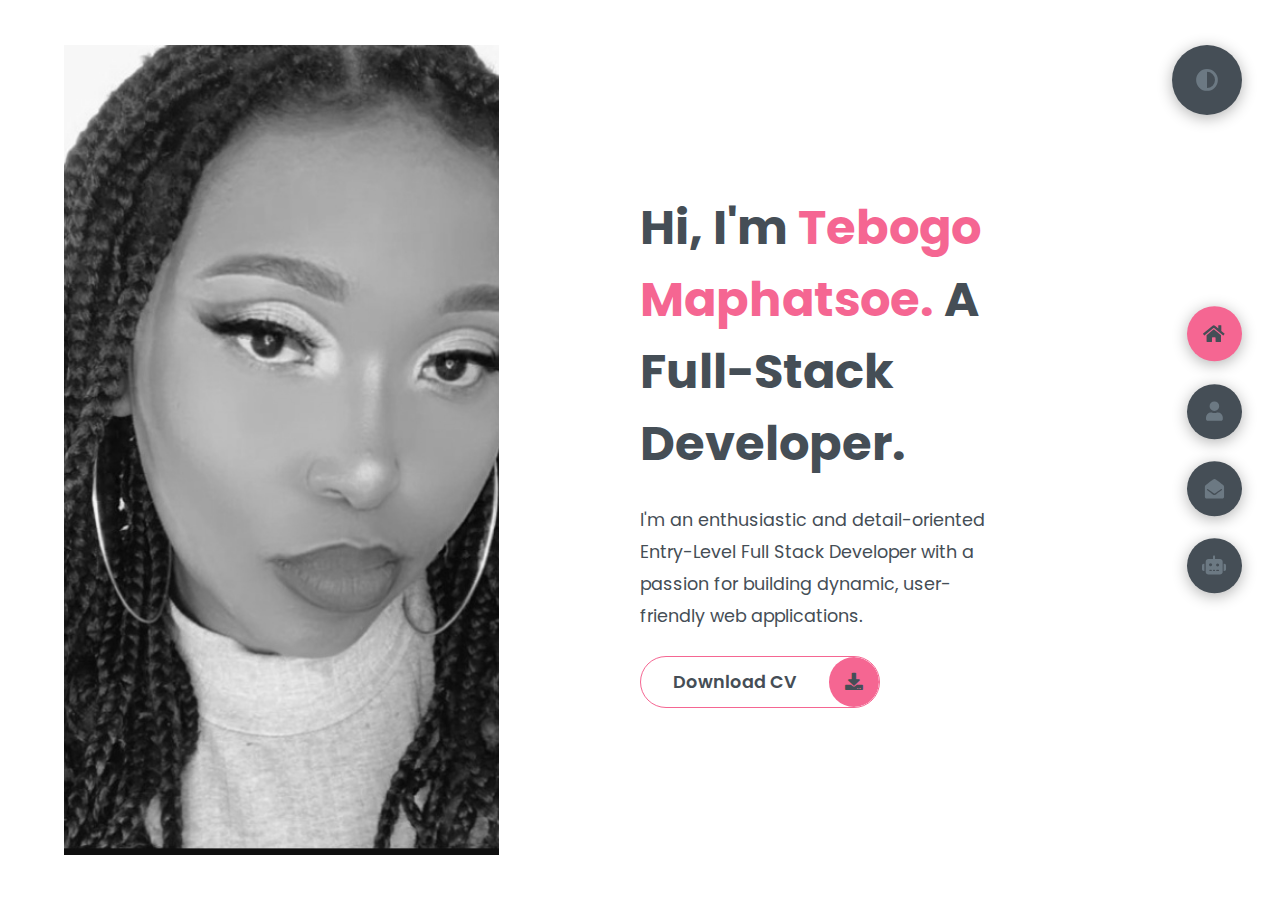
==== html/index.html @ f1d64cc9 "I was adding the form spree Api" ====
<!DOCTYPE html>
<html lang="en">
<head>
    <meta charset="UTF-8">
    <meta name="viewport" content="width=device-width, initial-scale=1.0">
    <title>Tebogo Maphatsoe Portfolio</title>
    <link rel="stylesheet" href="/css/styles.css">
    <link rel="preconnect" href="https://fonts.googleapis.com">
    <link rel="preconnect" href="https://fonts.gstatic.com" crossorigin>
    <link rel="stylesheet" href="https://cdnjs.cloudflare.com/ajax/libs/font-awesome/6.7.2/css/all.min.css" integrity="sha512-Evv84Mr4kqVGRNSgIGL/F/aIDqQb7xQ2vcrdIwxfjThSH8CSR7PBEakCr51Ck+w+/U6swU2Im1vVX0SVk9ABhg==" crossorigin="anonymous" referrerpolicy="no-referrer" />
    <link rel="stylesheet" href="https://cdnjs.cloudflare.com/ajax/libs/font-awesome/5.15.4/css/all.min.css" integrity="sha512-1ycn6IcaQQ40/MKBW2W4Rhis/DbILU74C1vSrLJxCq57o941Ym01SwNsOMqvEBFlcgUa6xLiPY/NS5R+E6ztJQ==" crossorigin="anonymous" referrerpolicy="no-referrer" />
    <link href="https://fonts.googleapis.com/css2?family=Poppins:wght@400;500;600;700;800&display=swap" rel="stylesheet">
</head>
<!--main content-->
<body class="main-content">
    <header class="container header active" id="home">
        <div class="header-content">
            <div class="left-header">
                
                <div class="image">
                    <img src="/Images/Screenshot_20250217_220424.jpg" alt="picture">
                </div>
            </div>
            <div class="right-header">
                <h1 class="name">
                    Hi, I'm <span>Tebogo Maphatsoe.</span>
                    A Full-Stack Developer.
                </h1>
                <p>
                    I'm an enthusiastic and detail-oriented Entry-Level Full Stack Developer with a passion for building dynamic, user-friendly web applications.
                    
                </p>
                <div class="btn-con">
                    <a href="" class="main-btn" onclick="downloadResume()">
                        <span class="btn-text">Download CV</span>
                        <span class="btn-icon"><i class="fas fa-download"></i></span>
                    </a>
                </div>
            </div>
        </div>
    </header>


    <!--About section-->
    <main>
        <section class="container about" id="about">
            <div class="main-title">
                <h2>About <span>me &</span><span class="bg-text"> My stats</span></h2>
            </div>
            <div class="about-container">
                <div class="left-about">
                    <h4>Information About me</h4>
                    <p>
                        "I am a passionate and motivated entry-level full-stack developer with a 
                        strong foundation in both front-end and back-end technologies. 
                        I  graduated with a NQF Level 4 and 5 in I.T Software Development and have 
                        hands-on experience building web applications using HTML, CSS, JavaScript and Firebase.
                        I have also created standalone applications using Java, C#, SceneBuilder and  MySql Workbench 
                        I enjoy turning ideas into functional and user-friendly solutions, and 
                        I’m constantly exploring new technologies to expand my skill set.
                    </p>
                    <div class="btn-con">
                        <a href="#" class="main-btn" onclick="downloadResume()">
                            <span class="btn-text">Download CV</span>
                            <span class="btn-icon"><i class="fas fa-download"></i></span>
                        </a>
                    </div>
                </div>
                <div class="right-about">
                    <div class="about-item">
                        <div class="abt-text">
                            <p class="large-text">5+</p>
                            <p class="small-text">Projects <br /> Completed</p>
                        </div>
                    </div>
                    <div class="about-item">
                        <div class="abt-text">
                            <p class="large-text">1</p>
                            <p class="small-text">Years of <br /> experience</p>
                        </div>
                    </div>
                </div>
            </div>
            <div class="about-stats">
                <h4 class="stat-title">My Skills</h4>
                <div class="progress-bars">
                    <div class="progress-bar">
                        <p class="prog-title">html5</p>
                        <div class="progress-con">
                            <p class="prog-text">80%</p>
                            <div class="progress">
                                <span class="html"></span>
                            </div>
                        </div>
                    </div>
                    <div class="progress-bar">
                        <p class="prog-title">css3</p>
                        <div class="progress-con">
                            <p class="prog-text">95%</p>
                            <div class="progress">
                                <span class="css"></span>
                            </div>
                        </div>
                    </div>
                    <div class="progress-bar">
                        <p class="prog-title">javascript</p>
                        <div class="progress-con">
                            <p class="prog-text">70%</p>
                            <div class="progress">
                                <span class="js"></span>
                            </div>
                        </div>
                    </div>
                    <div class="progress-bar">
                        <p class="prog-title">Java</p>
                        <div class="progress-con">
                            <p class="prog-text">75%</p>
                            <div class="progress">
                                <span class="react"></span>
                            </div>
                        </div>
                    </div>
                    <div class="progress-bar">
                        <p class="prog-title">SQL</p>
                        <div class="progress-con">
                            <p class="prog-text">87%</p>
                            <div class="progress">
                                <span class="node"></span>
                            </div>
                        </div>
                    </div>
                    <div class="progress-bar">
                        <p class="prog-title">C#</p>
                        <div class="progress-con">
                            <p class="prog-text">70%</p>
                            <div class="progress">
                                <span class="python"></span>
                            </div>
                        </div>
                    </div>
                </div>
            </div>
            <h4 class="stat-title">My Timeline</h4>
            <div class="timeline">
                <div class="timeline-item">
                    <div class="tl-icon">
                        <i class="fas fa-briefcase"></i>
                    </div>
                    <p class="tl-duration">2024 - present</p>
                    <h5>Full-Stack Developer Intern<span> - Capaciti UVU Africa</span></h5>
                    <p>
                        
                    </p>
                </div>
                <div class="timeline-item">
                    <div class="tl-icon">
                        <i class="fas fa-briefcase"></i>
                    </div>
                    <p class="tl-duration">2024 - 2024</p>
                    <h5>Software Engineering(Web Develoment) Bootcamp Cohort <span> -Tech4Dev </span></h5>
                    <p>
                        Women in Technology upliftment program, learning Web development. Using HTML, CSS and JavaScript.
                    </p>
                </div>
                <div class="timeline-item">
                    <div class="tl-icon">
                        <i class="fas fa-briefcase"></i>
                    </div>
                    <p class="tl-duration">2024 - 2024</p>
                    <h5>Software Engineering Mentorship Program<span> - GirlCode</span></h5>
                    <p>
                        Information Technology mentorship program for women in South Africa.
                    </p>
                </div>
                <div class="timeline-item">
                    <div class="tl-icon">
                        <i class="fas fa-briefcase"></i>
                    </div>
                    <p class="tl-duration">2018 - 2019</p>
                    <h5>I.T Technician Intern<span> - Digital Generation</span></h5>
                    <p>
                        Imaging, Hardware repairs and hardware testing.
                    </p>
                </div>
                <div class="timeline-item">
                    <div class="tl-icon">
                        <i class="fas fa-briefcase"></i>
                    </div>
                    <p class="tl-duration">2017 - 2018</p>
                    <h5>Software Enginnering Skills Pipline<span> - JCSE Tshimollogong</span></h5>
                    <p>
                        .
                    </p>
                </div>
                <div class="timeline-item">
                    <div class="tl-icon">
                        <i class="fas fa-briefcase"></i>
                    </div>
                    <p class="tl-duration">2014 - 2015</p>
                    <h5>Software Development(NQF level 4 & 5)<span> - Johannesburg Institue of Engineering and Technology</span></h5>
                    <p>
                        Structured program designed to teach individuals the skills and knowledge needed to design, build, test, and maintain software applications.
                    </p>
                </div>
            </div>
        </section>

    <!--Contact section-->
    <section class="container contact" id="contact">
        <div class="contact-container">
            <div class="main-title">
                <h2>Contact  Me <span>Here</span></h2>
            </div>
            <div class="contact-content-con">
                <div class="left-contact">
                  <div class="contact-info">
                        <div class="contact-item">
                            <div class="icon">
                                <i class="fas fa-map-marker-alt"></i>
                                <span>Location:</span>
                            </div>
                            <p>
                            1410B Molale Street 
                            </p>
                        </div>
                        <div class="contact-item">
                            <div class="icon">
                                <i class="fas fa-envelope"></i>
                                <span>Email:</span>
                            </div>
                            <p>
                                <span> tebogo.maphatsoe@yahoo.com</span>
                            </p>
                        </div>
                        <div class="contact-item">
                            <div class="icon">
                                <i class="fas fa-user-graduate"></i>
                                <span>Education:</span>
                            </div>
                            <p>
                                <span> JIET</span>
                            </p>
                        </div>
                        <div class="contact-item">
                            <div class="icon">
                                <i class="fa-solid fa-phone"></i>
                                <span>Mobile Number:</span>
                            </div>
                            <p>
                                <span> (076)832-5755</span>
                            </p>
                        </div>
                        <div class="contact-item">
                            <div class="icon">
                                <i class="fas fa-globe-africa"></i>
                                <span>Languages:</span>
                            </div>
                            <p>
                                <span> English & South-Sotho</span>
                            </p>
                        </div>
                    </div>
                    <div class="contact-icons">
                        <div class="contact-icon">
                            <a href="https://www.facebook.com/teboho.m.maphatsoe" target="_blank">
                                <i class="fab fa-facebook-f"></i>
                            </a>
                            <a href="https://x.com/TebogoMaphatsoe" target="_blank">
                                <i class="fab fa-twitter"></i>
                            </a>
                            <a href="https://github.com/TeboMaps" target="_blank">
                                <i class="fab fa-github"></i>
                            </a>
                            <a href="https://www.instagram.com/teh_booh/" target="_blank">
                                <i class="fa-brands fa-square-instagram"></i>
                            </a>
                        </div>
                    </div>
                </div>
                <div class="right-contact">
                    <form action="https://api.web3forms.com/submit" method="POST" class="contact-form" id="myForm">
                        <input type="hidden" name="access_key" value="bc2ea2a9-0133-4ebf-b2b7-715ee04041e2">
                        <div class="input-control i-c-2">
                            <input type="text" required placeholder="Your Name">
                            <input type="email" required placeholder="Your Email">
                        </div>
                        <div class="input-control">
                            <input type="text" required placeholder="Enter Subject">
                        </div>
                        <div class="input-control">
                            <textarea name="" id="" cols="15" rows="8" placeholder="Message Here..."></textarea>
                        </div>
                        <div class="submit-btn" >
                            <a href="#" class="main-btn" onclick="document.getElementById('myForm').submit();">
                                <span class="btn-text">Submit</span>
                                <span class="btn-icon"><i class="fa-solid fa-arrow-right"></i></span>
                            </a>
                        </div>
                    </form>
                </div>
            </div>
        </div>
    </section>
</main>

<!--Side controls-->
    <div class="controls">
        <div class="control active-btn" data-id="home" >
            <i class="fas fa-home"></i>
        </div>
        <div class="control" data-id="about">
            <i class="fas fa-user"></i>
        </div>

        <div class="control" data-id="contact">
            <i class="fas fa-envelope-open"></i>
        </div>
    
        <div class="control" data-id="blogs">
            <i class="fa-solid fa-robot"></i>
        </div>
      
    </div>
    <div class="theme-btn">
        <i class="fas fa-adjust"></i>
    </div>
    <script src="/javascript/script.js"></script>
</body>
</html>
---- css/styles.css ----
* {
  margin: 0;
  padding: 0;
  box-sizing: border-box;
  list-style: none;
}

:root {
  --color-primary: #FFFFFF;
  --color-secondary: #F56692;
  --color-white: #454e56;
  --color-black: #000;
  --color-grey0: #f8f8f8;
  --color-grey-1: #6c7983;
  --color-grey-2: #6c7983;
  --color-grey-3: #6c7983;
  --color-grey-4: #454e56;
  --color-grey-5: #f8f8f8;
  --color-grey-6: #12181b;

  --br-sm-2: 14px;
  --box-shadow-1: 0 3px 15px rgba(0,0,0,.3);
}

.light-mode {
  --color-primary: #191d2b;
  --color-secondary: #27AE60;
  --color-white: #FFFFFF;
  --color-black: #000;
  --color-grey0: #f8f8f8;
  --color-grey-1: #dbe1e8;
  --color-grey-2: #b2becd;
  --color-grey-3: #6c7983;
  --color-grey-4: #454e56;
  --color-grey-5: #2a2e35;
  --color-grey-6: #12181b;



}

body {
  background-color: var(--color-primary);
  font-family: "Poppins", sans-serif;
  font-size: 1.1rem;
  color: var(--color-white);
  transition: all 0.4s ease-in-out;
}

a {
  display: inline-block;
  text-decoration: none;
  color: inherit;
  font-family: inherit;
}

header {
  min-height: 100vh;
  color: var(--color-white);
  overflow: hidden;
  padding: 0 !important;
}

section {
  min-height: 100vh;
  width: 100%;
  position: absolute;
  left: 0;
  top: 0;
  padding: 3rem 18rem;
}

.container {
  display: none;
  transform: translateY(-100%) scale(0);
  transition: all 0.4s ease-in-out;
  background-color: var(--color-primary);
}

.active {
  display: block;
  animation: appear 1s ease-in-out;
  transform: translateY(0) scaleY(1);
}
@keyframes appear {
  0% {
    transform: translateY(-100%) scaleY(0);
  }
  100% {
    transform: translateY(0) scaleY(1);
  }
}

.controls {
  position: fixed;
  z-index: 10;
  top: 50%;
  right: 3%;
  display: flex;
  flex-direction: column;
  align-items: center;
  justify-content: center;
  transform: translateY(-50%);
}
.controls .control {
  padding: 1rem;
  cursor: pointer;
  background-color: var(--color-grey-4);
  width: 55px;
  height: 55px;
  border-radius: 50%;
  display: flex;
  justify-content: center;
  align-items: center;
  margin: 0.7rem 0;
  box-shadow: var(--box-shadow-1);
}
.controls .control i {
  font-size: 1.2rem;
  color: var(--color-grey-2);
  pointer-events: none;
}
.controls .active-btn {
  background-color: var(--color-secondary);
  transition: all 0.4s ease-in-out;
}
.controls .active-btn i {
  color: var(--color-white);
}

.theme-btn {
  top: 5%;
  right: 3%;
  width: 70px;
  height: 70px;
  border-radius: 50%;
  background-color: var(--color-grey-4);
  cursor: pointer;
  position: fixed;
  display: flex;
  justify-content: center;
  align-items: center;
  box-shadow: 0 3px 15px rgba(0, 0, 0, 0.3);
  transition: all 0.1s ease-in-out;
}
.theme-btn:active {
  transform: translateY(-3px);
}
.theme-btn i {
  font-size: 1.4rem;
  color: var(--color-grey-2);
  pointer-events: none;
}

/*Header-content*/
.header-content {
  display: grid;
  grid-template-columns: repeat(2, 1fr);
  min-height: 100vh;
}
.header-content .left-header {
  display: flex;
  align-items: center;
  position: relative;
}
.header-content .left-header .h-shape {
  transition: all 0.4s ease-in-out;
  width: 65%;
  height: 100%;
  background-color: var(--color-secondary);
  position: absolute;
  left: 0;
  top: 0;
  z-index: -1;
  clip-path: polygon(0 0, 46% 0, 79% 100%, 0% 100%);
}
.header-content .left-header .image {
  border-radius: var(--br-sm-2);
  height: 90%;
  width: 68%;
  margin-left: 4rem;
  background-color: var(--color-black);
  transition: all 0.4s ease-in-out;
}
.header-content .left-header .image img {
  width: 100%;
  height: 100%;
  object-fit: cover;
  transition: all 0.4s ease-in-out;
  filter: grayscale(100%);
}
.header-content .left-header .image img:hover {
  filter: grayscale(0);
}
.header-content .right-header {
  display: flex;
  flex-direction: column;
  justify-content: center;
  padding-right: 18rem;
}
.header-content .right-header .name {
  font-size: 3rem;
}
.header-content .right-header .name span {
  color: var(--color-secondary);
}
.header-content .right-header p {
  margin: 1.5rem 0;
  line-height: 2rem;
}

/*About*/
.about-container {
  display: grid;
  grid-template-columns: repeat(2, 1fr);
  padding-top: 3.5rem;
  padding-bottom: 5rem;
}
.about-container .right-about {
  display: grid;
  grid-template-columns: repeat(2, 1fr);
  grid-gap: 2rem;
}
.about-container .right-about .about-item {
  border: 1px solid var(--color-grey-5);
  border-radius: 5px;
  transition: all 0.4s ease-in-out;
  box-shadow: 1px 2px 15px rgba(0, 0, 0, 0.1);
}
.about-container .right-about .about-item:hover {
  cursor: default;
  transform: translateY(-5px);
  border: 1px solid var(--color-secondary);
  box-shadow: 1px 4px 15px rgba(0, 0, 0, 0.32);
}
.about-container .right-about .about-item .abt-text {
  padding: 1.5rem;
  display: flex;
  flex-direction: column;
}
.about-container .right-about .about-item .abt-text .large-text {
  font-size: 3rem;
  font-weight: 700;
  color: var(--color-secondary);
}
.about-container .right-about .about-item .abt-text .small-text {
  padding-left: 3rem;
  position: relative;
  text-transform: uppercase;
  font-size: 1.2rem;
  color: var(--color-grey-1);
  letter-spacing: 2px;
}
.about-container .right-about .about-item .abt-text .small-text::before {
  content: "";
  position: absolute;
  left: 0;
  top: 15px;
  width: 2rem;
  height: 2px;
  background-color: var(--color-grey-5);
}
.about-container .left-about {
  padding-right: 5rem;
}
.about-container .left-about p {
  line-height: 2rem;
  padding: 1rem;
  color: var(--color-grey-1);
}
.about-container .left-about h4 {
  font-size: 2rem;
  text-transform: uppercase;
}

.about-stats {
  padding-bottom: 4rem;
}
.about-stats .progress-bars {
  display: grid;
  grid-template-columns: repeat(2, 1fr);
  grid-gap: 2rem;
}
.about-stats .progress-bars .progress-bar {
  display: flex;
  flex-direction: column;
}
.about-stats .progress-bars .progress-bar .prog-title {
  text-transform: uppercase;
  font-weight: 500;
}
.about-stats .progress-bars .progress-bar .progress-con {
  display: flex;
  align-items: center;
}
.about-stats .progress-bars .progress-bar .progress-con .prog-text {
  color: var(--color-grey-2);
}
.about-stats .progress-bars .progress-bar .progress-con .progress {
  width: 100%;
  height: 0.45rem;
  background-color: var(--color-grey-4);
  margin-left: 1rem;
  position: relative;
}
.about-stats .progress-bars .progress-bar .progress-con .progress span {
  position: absolute;
  top: 0;
  left: 0;
  height: 100%;
  background-color: var(--color-secondary);
  transition: all 0.4s ease-in-out;
  width: 60%;
}
.about-stats .progress-bars .progress-bar .progress-con .progress .html {
  width: 80%;
}
.about-stats .progress-bars .progress-bar .progress-con .progress .css {
  width: 95%;
}
.about-stats .progress-bars .progress-bar .progress-con .progress .js {
  width: 75%;
}
.about-stats .progress-bars .progress-bar .progress-con .progress .react {
  width: 60%;
}
.about-stats .progress-bars .progress-bar .progress-con .progress .node {
  width: 87%;
}
.about-stats .progress-bars .progress-bar .progress-con .progress .python {
  width: 70%;
}

.stat-title {
  text-transform: uppercase;
  font-size: 1.4rem;
  text-align: center;
  padding: 3.5rem 0;
  position: relative;
}
.stat-title::before {
  content: "";
  position: absolute;
  left: 50%;
  top: 0;
  width: 40%;
  height: 1px;
  background-color: var(--color-grey-5);
  transform: translateX(-50%);
}

/*Timeline*/
.timeline {
  display: grid;
  grid-template-columns: repeat(2, 1fr);
  grid-gap: 2rem;
  padding-bottom: 3rem;
}
.timeline .timeline-item {
  position: relative;
  padding-left: 3rem;
  border-left: 1px solid var(--color-grey-5);
}
.timeline .timeline-item .tl-icon {
  position: absolute;
  left: -27px;
  top: 0;
  background-color: var(--color-secondary);
  width: 50px;
  height: 50px;
  border-radius: 50%;
  display: flex;
  align-items: center;
  justify-content: center;
}
.timeline .timeline-item .tl-icon i {
  font-size: 1.3rem;
}
.timeline .timeline-item .tl-duration {
  padding: 0.2rem 0.6rem;
  background-color: var(--color-grey-5);
  border-radius: 15px;
  display: inline-block;
  font-size: 0.8rem;
  text-transform: uppercase;
  font-weight: 500;
}
.timeline .timeline-item h5 {
  padding: 1rem 0;
  text-transform: uppercase;
  font-size: 1.3rem;
  font-weight: 600;
}
.timeline .timeline-item h5 span {
  color: var(--color-grey-2);
  font-weight: 500;
  font-size: 1.2rem;
}
.timeline .timeline-item p {
  color: var(--color-grey-2);
}

.port-text {
  padding: 2rem 0;
  text-align: center;
}

/*Contact*/
.contact-content-con {
  display: flex;
  padding-top: 3.5rem;
}
.contact-content-con .left-contact {
  flex: 2;
}
.contact-content-con .left-contact h4 {
  margin-top: 1rem;
  font-size: 2rem;
  text-transform: uppercase;
}
.contact-content-con .left-contact p {
  margin: 1rem 0;
  line-height: 2rem;
}
.contact-content-con .left-contact .contact-info .contact-item {
  display: flex;
  align-items: center;
  justify-content: space-between;
}
.contact-content-con .left-contact .contact-info .contact-item p {
  margin: 0.3rem 0 !important;
  padding: 0 !important;
}
.contact-content-con .left-contact .contact-info .contact-item .icon {
  display: grid;
  grid-template-columns: 40px 1fr;
}
.contact-content-con .left-contact .contact-info .contact-item .icon i {
  display: flex;
  align-items: center;
  font-size: 1.3rem;
}
.contact-content-con .left-contact .contact-icon {
  display: flex;
  margin-top: 2rem;
}
.contact-content-con .left-contact .contact-icon a {
  display: flex;
  align-items: center;
  color: var(--color-white);
  background-color: var(--color-grey-5);
  cursor: pointer;
  justify-content: center;
  width: 50px;
  height: 50px;
  border-radius: 50%;
  margin: 0 0.4rem;
  transition: all 0.4s ease-in-out;
}
.contact-content-con .left-contact .contact-icon a:hover {
  background-color: var(--color-secondary);
}
.contact-content-con .left-contact .contact-icon a:hover i {
  color: var(--color-primary);
}
.contact-content-con .left-contact .contact-icon a i {
  display: flex;
  align-items: center;
  justify-content: center;
  font-size: 1.3rem;
}
.contact-content-con .right-contact {
  flex: 3;
  margin-left: 3rem;
}
.contact-content-con .right-contact .input-control {
  margin: 1.5rem 0;
}
.contact-content-con .right-contact .input-control input, .contact-content-con .right-contact .input-control textarea {
  border-radius: 30px;
  font-weight: inherit;
  font-size: inherit;
  font-family: inherit;
  padding: 0.8rem 1.1rem;
  outline: none;
  border: none;
  background-color: var(--color-grey-5);
  width: 100%;
  color: var(--color-white);
  resize: none;
}
.contact-content-con .right-contact .i-c-2 {
  display: flex;
}
.contact-content-con .right-contact .i-c-2 :last-child {
  margin-left: 1.5rem;
}
.contact-content-con .right-contact .submit-btn {
  display: flex;
  justify-content: flex-start;
}

/*Independed components*/
.btn-con {
  display: flex;
  align-self: flex-start;
}

.main-btn {
  border-radius: 30px;
  color: inherit;
  font-weight: 600;
  position: relative;
  border: 1px solid var(--color-secondary);
  display: flex;
  align-self: flex-start;
  align-items: center;
  overflow: hidden;
}
.main-btn .btn-text {
  padding: 0 2rem;
}
.main-btn .btn-icon {
  background-color: var(--color-secondary);
  display: flex;
  align-items: center;
  justify-content: center;
  border-radius: 50%;
  padding: 1rem;
}
.main-btn::before {
  content: "";
  position: absolute;
  top: 0;
  right: 0;
  transform: translateX(100%);
  transition: all 0.4s ease-out;
  z-index: -1;
}
.main-btn:hover {
  transition: all 0.4s ease-out;
}
.main-btn:hover::before {
  width: 100%;
  height: 100%;
  background-color: var(--color-secondary);
  transform: translateX(0);
  transition: all 0.4s ease-out;
}

.main-title {
  text-align: center;
}
.main-title h2 {
  position: relative;
  text-transform: uppercase;
  font-size: 4rem;
  font-weight: 700;
}
.main-title h2 span {
  color: var(--color-secondary);
}
.main-title h2 .bg-text {
  position: absolute;
  top: 50%;
  left: 50%;
  color: var(--color-grey-5);
  transition: all 0.4s ease-in-out;
  z-index: -1;
  transform: translate(-50%, -50%);
  font-weight: 800;
  font-size: 6.3rem;
}

.about-container .left-about p {
  padding-left: 0;
}

@media screen and (max-width: 600px) {
  header {
    padding: 0 !important;
  }

  .theme-btn {
    width: 50px;
    height: 50px;
  }

  .header-content {
    grid-template-columns: repeat(1, 1fr);
    padding-bottom: 6rem;
  }


  .right-header {
    grid-row: 1;
    padding-right: 0rem !important;
    width: 90%;
    margin: 0 auto;
  }
  .right-header .name {
    font-size: 2.5rem !important;
    text-align: center;
    padding-top: 3rem;
  }

  .header-content .left-header .image {
    margin: 0 auto;
    width: 90%;
  }

  .controls {
    top: auto;
    bottom: 0;
    flex-direction: row;
    justify-content: center;
    left: 50%;
    transform: translateX(-50%);
    width: 100%;
    background-color: var(--color-grey-5);
  }
  .controls .control {
    margin: 1rem 0.3rem;
  }

  .about-container {
    grid-template-columns: repeat(1, 1fr);
  }
  .about-container .right-about {
    grid-template-columns: repeat(1, 1fr);
    padding-top: 2.5rem;
  }
  .about-container .left-about {
    padding-right: 0;
  }
  .about-container .left-about p {
    padding-left: 0;
  }

  .timeline {
    grid-template-columns: repeat(1, 1fr);
    padding-bottom: 6rem;
  }

  .container {
    padding: 2rem 2.5rem !important;
  }

  .about-stats .progress-bars {
    grid-template-columns: repeat(1, 1fr);
  }


  .blogs {
    grid-template-columns: repeat(1, 1fr);
    padding-bottom: 6rem;
  }

  .contact-content-con {
    flex-direction: column;
  }
  .contact-content-con .right-contact {
    margin-left: 0;
    margin-top: 2.5rem;
  }

  .contact-content-con .right-contact .i-c-2 {
    flex-direction: column;
  }

  .contact-content-con .right-contact .i-c-2 :last-child {
    margin-left: 0;
    margin-top: 1.5rem;
  }

  .contact-content-con .right-contact {
    margin-bottom: 6rem;
  }

  .contact-item {
    flex-direction: column;
    margin: 1rem 0;
  }
  .contact-item p {
    font-size: 15px;
    color: var(--color-grey-2);
  }
  .contact-item span {
    font-size: 15px;
  }
  .contact-item .icon {
    grid-template-columns: 25px 1fr;
  }

  .main-title h2 {
    font-size: 2rem;
  }
  .main-title h2 span {
    font-size: 2.3rem;
  }
  .main-title h2 .bg-text {
    font-size: 2.3rem;
  }
}
@media screen and (max-width: 1432px) {
  .container {
    padding: 7rem 11rem;
  }

  .contact-content-con {
    flex-direction: column;
  }
  .contact-content-con .right-contact {
    margin-left: 0;
    margin-top: 2.5rem;
  }

  .contact-content-con .right-contact .i-c-2 {
    flex-direction: column;
  }

  .contact-content-con .right-contact .i-c-2 :last-child {
    margin-left: 0;
    margin-top: 1.5rem;
  }

  .contact-content-con .right-contact {
    margin-bottom: 6rem;
  }

  .main-title h2 .bg-text {
    font-size: 5.5rem;
  }
}
@media screen and (max-width: 1250px) {
  .blogs {
    grid-template-columns: repeat(2, 1fr);
    margin-top: 6rem;
  }

  .portfolios {
    grid-template-columns: repeat(2, 1fr);
  }

  .header-content .right-header {
    padding-right: 9rem;
  }
}
@media screen and (max-width: 660px) {
  .blogs {
    grid-template-columns: repeat(1, 1fr);
  }

}
@media screen and (max-width: 1070px) {
  .about-container {
    grid-template-columns: repeat(1, 1fr);
  }
  .about-container .right-about {
    padding-top: 2.5rem;
  }

  .main-title h2 {
    font-size: 4rem;
  }
  .main-title h2 span {
    font-size: 4rem;
  }
  .main-title h2 .bg-text {
    font-size: 4.5rem;
  }
}
@media screen and (max-width: 970px) {
  .container {
    padding: 7rem 6rem;
  }

  .about-container .left-about {
    padding-right: 0rem;
  }

  .header-content {
    grid-template-columns: repeat(1, 1fr);
    padding-bottom: 6rem;
  }

  .left-header .image {
    width: 90% !important;
    margin: 0 auto !important;
  }

  .right-header {
    grid-row: 1;
    padding-right: 0rem !important;
    width: 90%;
    margin: 0 auto;
  }
  .right-header .name {
    font-size: 2.5rem !important;
    text-align: center;
    padding-top: 3rem;
  }
}
@media screen and (max-width: 700px) {
  .container {
    padding: 7rem 3rem;
  }

  .about-stats .progress-bars {
    grid-template-columns: repeat(1, 1fr);
  }
}
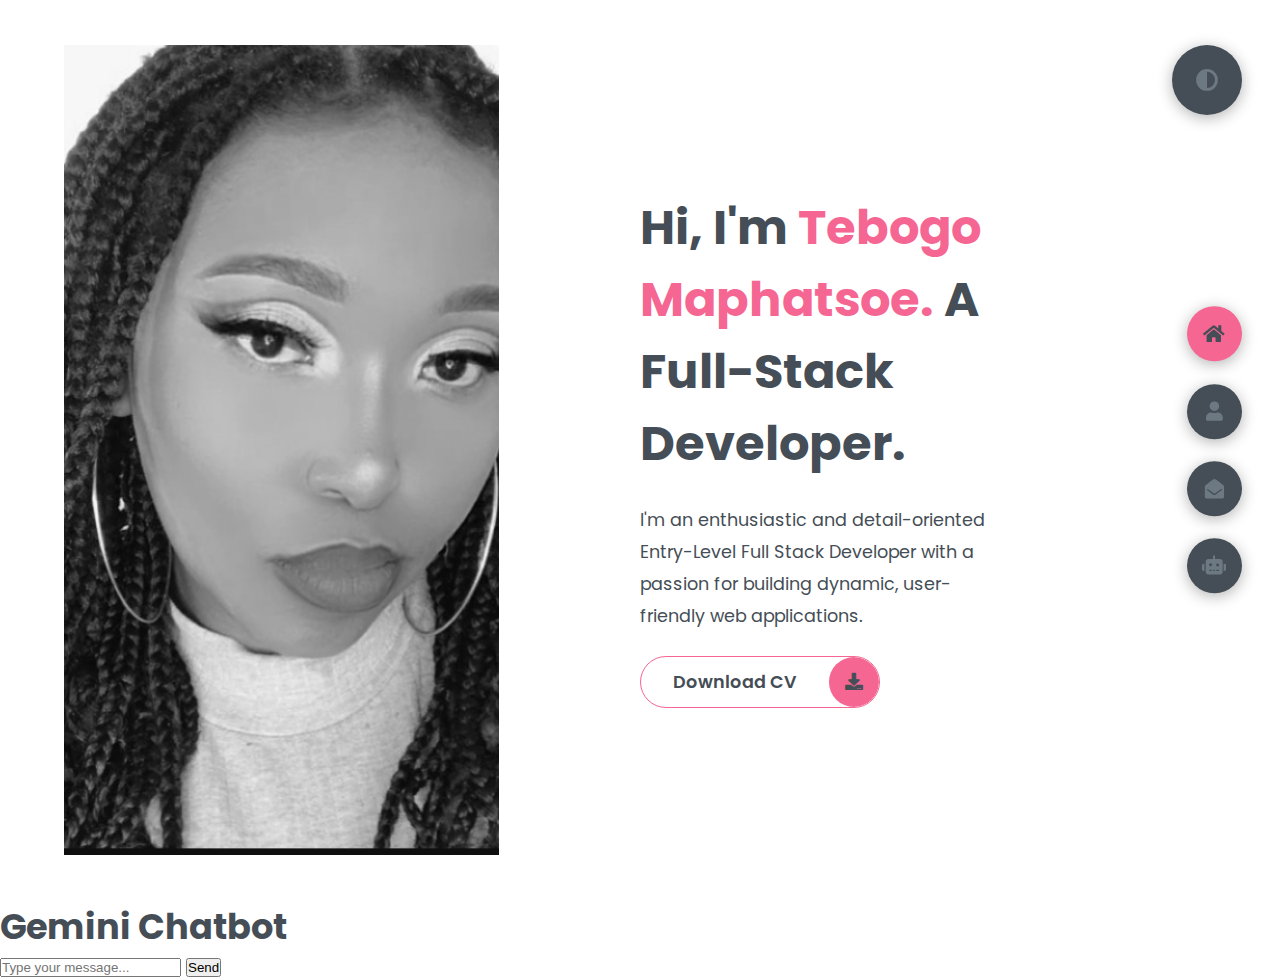
==== commit 0e83166d: "i just added the chatbot html tag" ====
--- a/html/index.html
+++ b/html/index.html
@@ -278,20 +278,19 @@
                     </div>
                 </div>
                 <div class="right-contact">
-                    <form action="https://api.web3forms.com/submit" method="POST" class="contact-form" id="myForm">
-                        <input type="hidden" name="access_key" value="bc2ea2a9-0133-4ebf-b2b7-715ee04041e2">
+                    <form action="" class="contact-form">
                         <div class="input-control i-c-2">
-                            <input type="text" required placeholder="Your Name">
-                            <input type="email" required placeholder="Your Email">
+                            <input type="text" required placeholder="YOUR NAME">
+                            <input type="email" required placeholder="YOUR EMAIL">
                         </div>
                         <div class="input-control">
-                            <input type="text" required placeholder="Enter Subject">
+                            <input type="text" required placeholder="ENTER SUBJECT">
                         </div>
                         <div class="input-control">
                             <textarea name="" id="" cols="15" rows="8" placeholder="Message Here..."></textarea>
                         </div>
-                        <div class="submit-btn" >
-                            <a href="#" class="main-btn" onclick="document.getElementById('myForm').submit();">
+                        <div class="submit-btn">
+                            <a href="#" class="main-btn">
                                 <span class="btn-text">Submit</span>
                                 <span class="btn-icon"><i class="fa-solid fa-arrow-right"></i></span>
                             </a>
@@ -302,6 +301,18 @@
         </div>
     </section>
 </main>
+
+<!--Chatbot-->
+<div class="chat-container">
+    <div class="chat-header">
+        <h1>Gemini Chatbot</h1>
+    </div>
+    <div class="chat-messages" id="chat-messages"></div>
+    <div class="chat-input-container">
+        <input type="text" id="user-input" placeholder="Type your message...">
+        <button id="send-button">Send</button>
+    </div>
+</div>
 
 <!--Side controls-->
     <div class="controls">
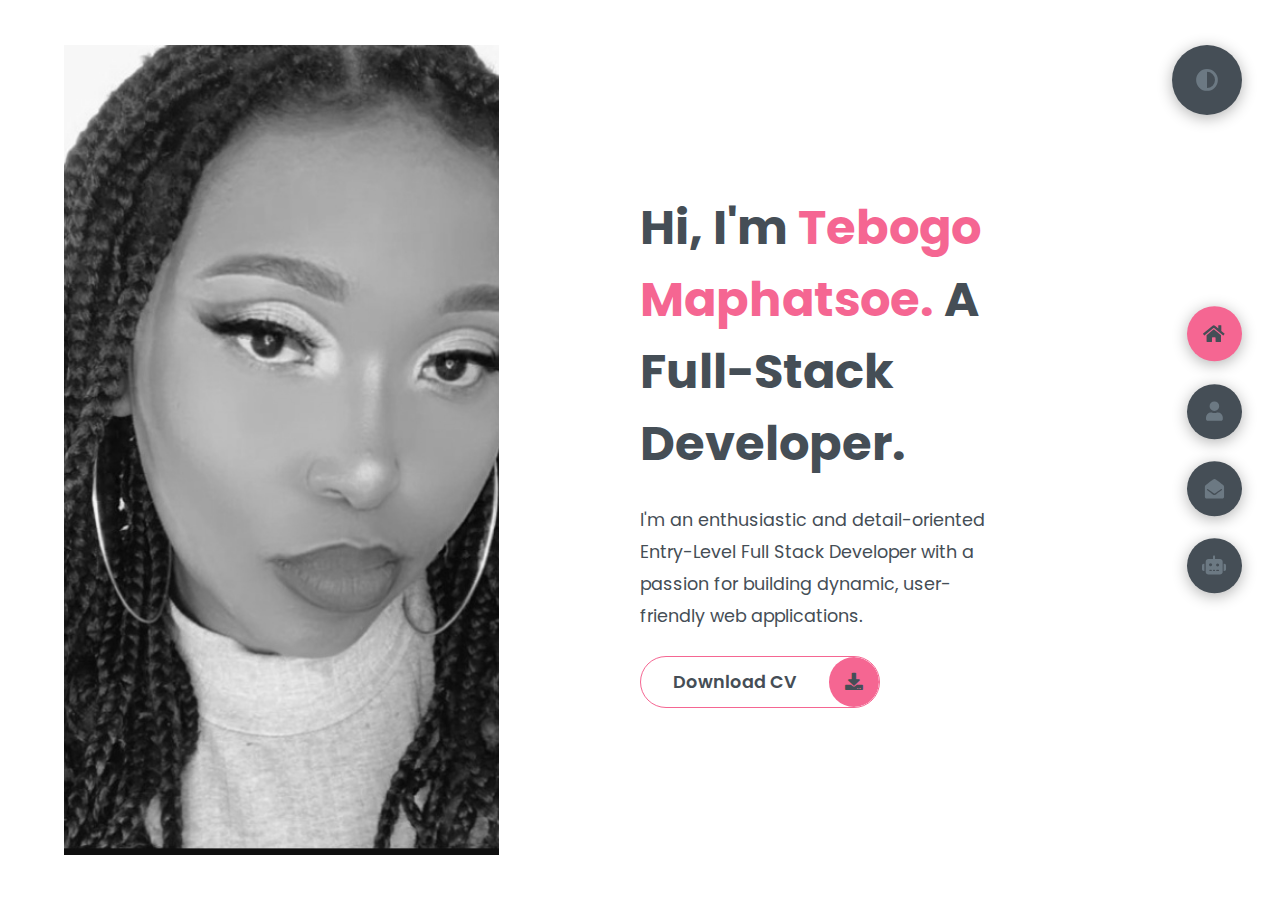
==== commit 0eb4a602: "i was adding the chatbot and styling it" ====
--- a/html/index.html
+++ b/html/index.html
@@ -278,41 +278,48 @@
                     </div>
                 </div>
                 <div class="right-contact">
-                    <form action="" class="contact-form">
+                    <form action="https://formspree.io/f/xovjpgjg" method="POST" class="contact-form" id="myForm">
+                     
                         <div class="input-control i-c-2">
-                            <input type="text" required placeholder="YOUR NAME">
-                            <input type="email" required placeholder="YOUR EMAIL">
+                          <input type="text" name="name" required placeholder="Your Name">
+                          <input type="email" name="email" required placeholder="Your Email">
                         </div>
                         <div class="input-control">
-                            <input type="text" required placeholder="ENTER SUBJECT">
+                          <input type="text" name="subject" required placeholder="Enter Subject">
                         </div>
                         <div class="input-control">
-                            <textarea name="" id="" cols="15" rows="8" placeholder="Message Here..."></textarea>
+                          <textarea name="message" cols="15" rows="8" placeholder="Message Here..."></textarea>
                         </div>
                         <div class="submit-btn">
-                            <a href="#" class="main-btn">
-                                <span class="btn-text">Submit</span>
-                                <span class="btn-icon"><i class="fa-solid fa-arrow-right"></i></span>
-                            </a>
-                        </div>
-                    </form>
+                          <a href="#" class="main-btn" onclick="document.getElementById('myForm').submit();">
+                            <span class="btn-text">Submit</span>
+                            <span class="btn-icon"><i class="fa-solid fa-arrow-right"></i></span>
+                          </a>
+                        </div>
+                      </form>
                 </div>
             </div>
         </div>
     </section>
+
+    <!--Chatbot-->
+    <section class="container" id="chatbot">
+        <div class="chat-header">
+            <h1>Chatbot</h1>
+        </div>
+        <div class="chat-messages" id="chat-messages"></div>
+        <div class="chat-input-container">
+            <input type="text" id="user-input" placeholder="Type your message...">
+            <button id="send-button"><i class="fa-solid fa-paper-plane"></i></button>
+        </div>
+    
+    
+    </section>
+  
 </main>
 
-<!--Chatbot-->
-<div class="chat-container">
-    <div class="chat-header">
-        <h1>Gemini Chatbot</h1>
-    </div>
-    <div class="chat-messages" id="chat-messages"></div>
-    <div class="chat-input-container">
-        <input type="text" id="user-input" placeholder="Type your message...">
-        <button id="send-button">Send</button>
-    </div>
-</div>
+
+
 
 <!--Side controls-->
     <div class="controls">
@@ -327,7 +334,7 @@
             <i class="fas fa-envelope-open"></i>
         </div>
     
-        <div class="control" data-id="blogs">
+        <div class="control" data-id="chatbot">
             <i class="fa-solid fa-robot"></i>
         </div>
       
--- a/css/styles.css
+++ b/css/styles.css
@@ -499,6 +499,132 @@
   display: flex;
   justify-content: flex-start;
 }
+/*Chatbot*/
+.chat-container {
+  width: 100%;
+  max-width: 400px;
+  --color-primary: #191d2b;
+  border-radius: 10px;
+  box-shadow: 0 0 10px rgba(255, 255, 255, 0.1);
+  overflow: hidden;
+  display: flex;
+  flex-direction: column;
+  height: 90vh;
+}
+
+.chat-header {
+  background-color: #3a3a3a;
+  color: #fff;
+  padding: 15px;
+  text-align: center;
+}
+
+
+.chat-header h1 {
+  margin: 0;
+  font-size: 1.5rem;
+}
+
+.chat-messages {
+  flex-grow: 1;
+  padding: 20px;
+  overflow-y: auto;
+}
+
+.message {
+  display: flex;
+  align-items: flex-start;
+  margin-bottom: 15px;
+}
+
+.message-content {
+  padding: 10px;
+  border-radius: 5px;
+  max-width: 70%;
+}
+
+.user-message {
+  flex-direction: row-reverse;
+}
+
+.user-message .message-content {
+  background-color: #4a90e2;
+  margin-right: 10px;
+}
+
+.bot-message .message-content {
+  background-color: #4a90e2;
+  margin-left: 10px;
+}
+
+.profile-image {
+  width: 30px;
+  height: 30px;
+  border-radius: 50%;
+  object-fit: cover;
+}
+
+.chat-input-container {
+  display: flex;
+  padding: 15px;
+  background-color: #2a2a2a;
+}
+
+#user-input {
+  flex-grow: 1;
+  padding: 10px;
+  border: 1px solid #4a4a4a;
+  border-radius: 5px;
+  font-size: 1rem;
+  background-color: #3a3a3a;
+  color: #e0e0e0;
+  outline: none;
+}
+
+#send-button {
+  padding: 10px 20px;
+  background-color: #4a90e2;
+  color: #fff;
+  border: none;
+  border-radius: 5px;
+  margin-left: 10px;
+  cursor: pointer;
+  font-size: 1rem;
+}
+
+#send-button:hover {
+  background-color: #3a7bc8;
+}
+
+#send-button:disabled {
+  background-color: #2a5a8a;
+  cursor: not-allowed;
+}
+
+@media (max-width: 480px) {
+  .chat-container {
+      height: 100vh;
+      border-radius: 0;
+  }
+}
+
+/* Scrollbar Styles */
+::-webkit-scrollbar {
+  width: 8px;
+}
+
+::-webkit-scrollbar-track {
+  background: #2a2a2a;
+}
+
+::-webkit-scrollbar-thumb {
+  background: #4a4a4a;
+  border-radius: 4px;
+}
+
+::-webkit-scrollbar-thumb:hover {
+  background: #5a5a5a;
+}
 
 /*Independed components*/
 .btn-con {
@@ -650,12 +776,6 @@
     grid-template-columns: repeat(1, 1fr);
   }
 
-
-  .blogs {
-    grid-template-columns: repeat(1, 1fr);
-    padding-bottom: 6rem;
-  }
-
   .contact-content-con {
     flex-direction: column;
   }
@@ -733,10 +853,7 @@
   }
 }
 @media screen and (max-width: 1250px) {
-  .blogs {
-    grid-template-columns: repeat(2, 1fr);
-    margin-top: 6rem;
-  }
+ 
 
   .portfolios {
     grid-template-columns: repeat(2, 1fr);
@@ -746,12 +863,8 @@
     padding-right: 9rem;
   }
 }
-@media screen and (max-width: 660px) {
-  .blogs {
-    grid-template-columns: repeat(1, 1fr);
-  }
-
-}
+
+
 @media screen and (max-width: 1070px) {
   .about-container {
     grid-template-columns: repeat(1, 1fr);
@@ -766,9 +879,7 @@
   .main-title h2 span {
     font-size: 4rem;
   }
-  .main-title h2 .bg-text {
-    font-size: 4.5rem;
-  }
+ 
 }
 @media screen and (max-width: 970px) {
   .container {
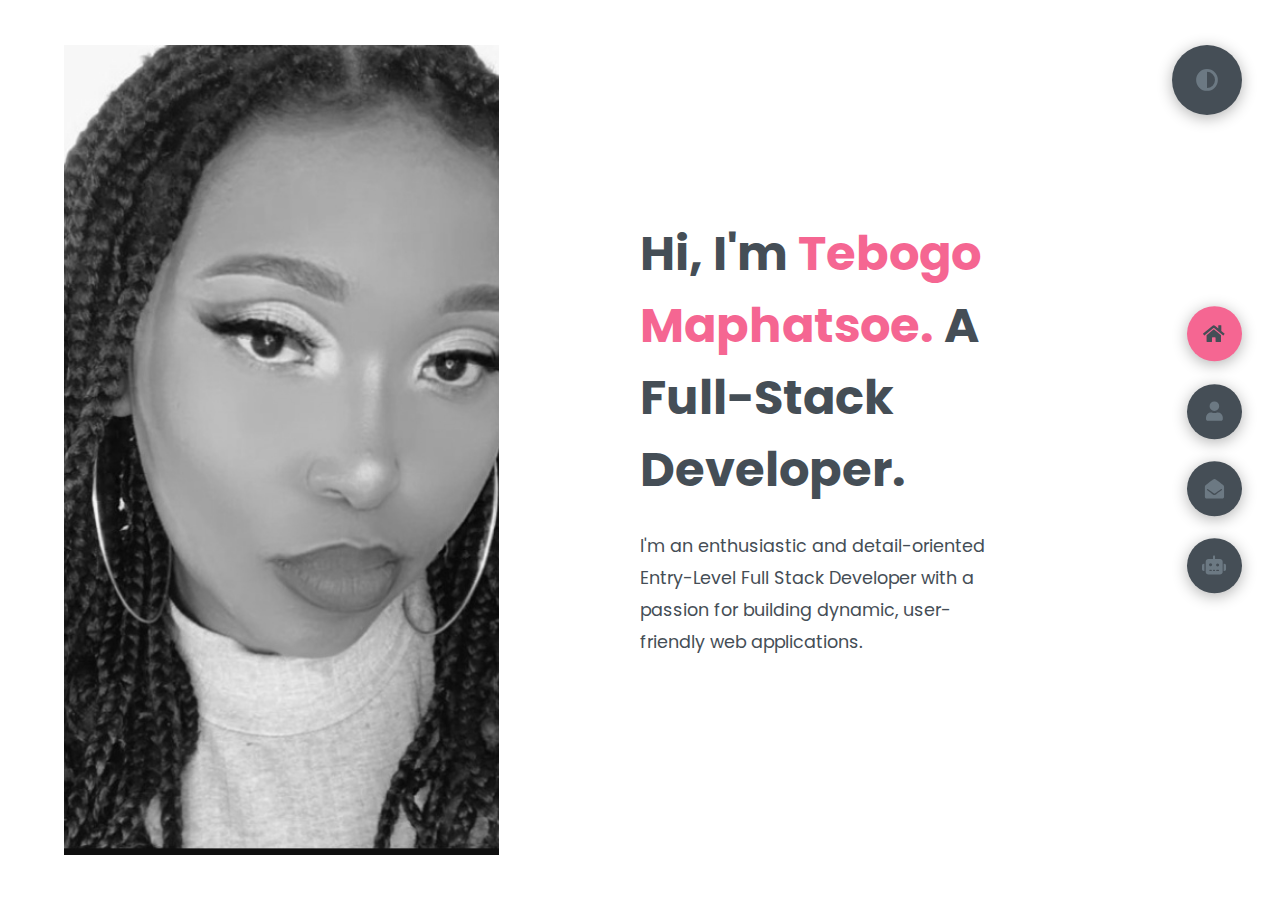
==== commit e3465d0f: "i was removing the download resume button" ====
--- a/html/index.html
+++ b/html/index.html
@@ -30,12 +30,7 @@
                     I'm an enthusiastic and detail-oriented Entry-Level Full Stack Developer with a passion for building dynamic, user-friendly web applications.
                     
                 </p>
-                <div class="btn-con">
-                    <a href="" class="main-btn" onclick="downloadResume()">
-                        <span class="btn-text">Download CV</span>
-                        <span class="btn-icon"><i class="fas fa-download"></i></span>
-                    </a>
-                </div>
+                
             </div>
         </div>
     </header>
@@ -149,7 +144,7 @@
                     <p class="tl-duration">2024 - present</p>
                     <h5>Full-Stack Developer Intern<span> - Capaciti UVU Africa</span></h5>
                     <p>
-                        
+                        Work and learning intergrated environment. i ammcurrently learning HTML, CSS and JavaScript.
                     </p>
                 </div>
                 <div class="timeline-item">
@@ -189,7 +184,7 @@
                     <p class="tl-duration">2017 - 2018</p>
                     <h5>Software Enginnering Skills Pipline<span> - JCSE Tshimollogong</span></h5>
                     <p>
-                        .
+                        Software Engineering Learnership programme at Johannesburg Centre for Software Engeering.
                     </p>
                 </div>
                 <div class="timeline-item">
@@ -307,7 +302,9 @@
         <div class="chat-header">
             <h1>Chatbot</h1>
         </div>
-        <div class="chat-messages" id="chat-messages"></div>
+        <div class="chat-messages" id="chat-messages-left" ></div>
+        </div>
+        
         <div class="chat-input-container">
             <input type="text" id="user-input" placeholder="Type your message...">
             <button id="send-button"><i class="fa-solid fa-paper-plane"></i></button>
--- a/css/styles.css
+++ b/css/styles.css
@@ -525,43 +525,36 @@
   font-size: 1.5rem;
 }
 
+
 .chat-messages {
-  flex-grow: 1;
-  padding: 20px;
+
+  flex: 1;
+  padding: 15px;
   overflow-y: auto;
+  background-color: #f9f9f9;
+  border-bottom: 1px solid #ddd;
 }
 
 .message {
-  display: flex;
-  align-items: flex-start;
+  margin-top: 3%;
   margin-bottom: 15px;
-}
-
-.message-content {
   padding: 10px;
   border-radius: 5px;
   max-width: 70%;
 }
 
-.user-message {
-  flex-direction: row-reverse;
-}
-
-.user-message .message-content {
-  background-color: #4a90e2;
-  margin-right: 10px;
-}
-
-.bot-message .message-content {
-  background-color: #4a90e2;
-  margin-left: 10px;
-}
-
-.profile-image {
-  width: 30px;
-  height: 30px;
-  border-radius: 50%;
-  object-fit: cover;
+.message.user {
+  background: var(--accent-color);
+  background-color:#533840; 
+  margin-left: 50%;
+  color: white;
+  align-self: flex-end;
+}
+
+.message.bot {
+  background-color:#6e696b; 
+  color: black;
+  align-self: flex-start;
 }
 
 .chat-input-container {
